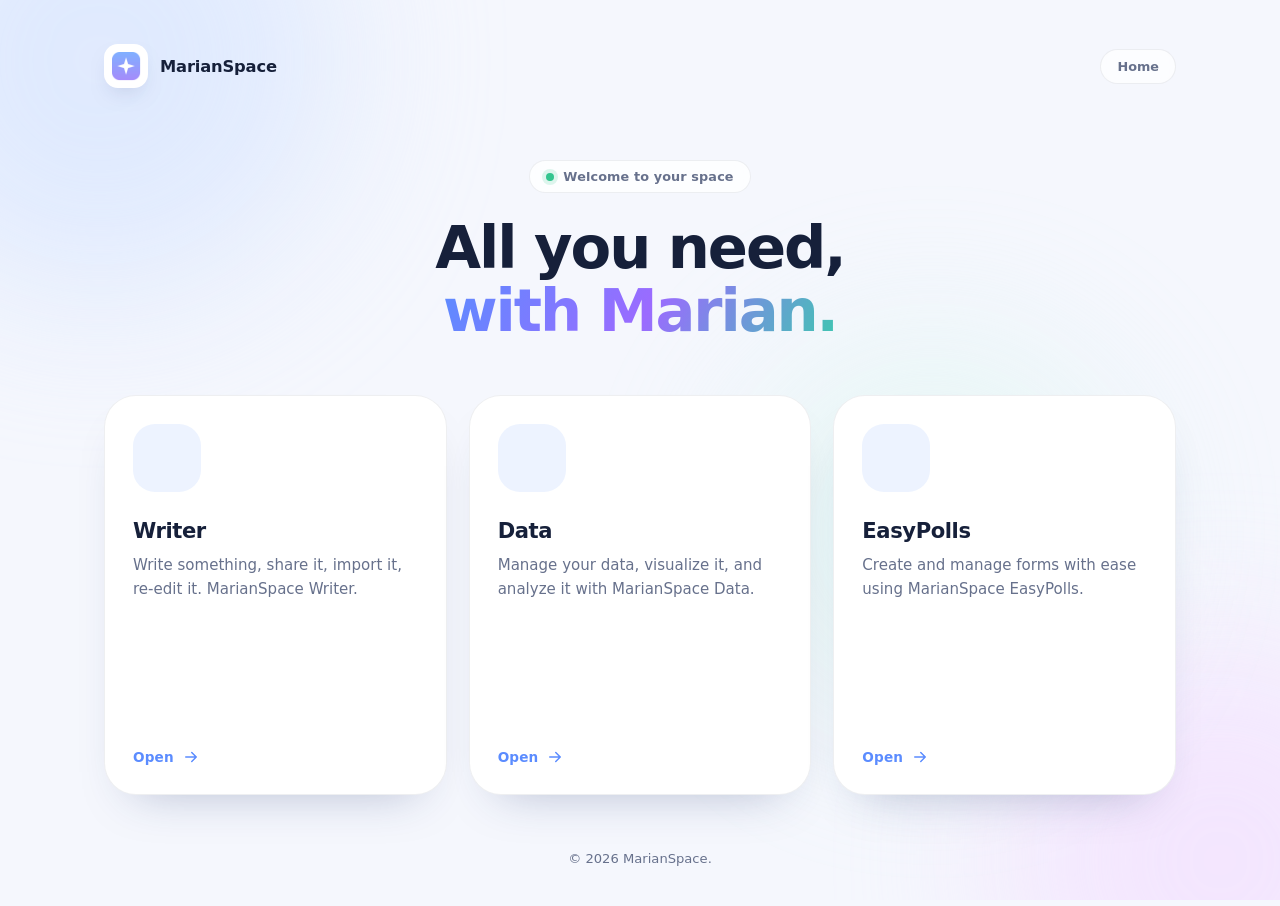
==== index.html @ cf714e7c "Add files via upload" ====
<!DOCTYPE html>
<html lang="en">
<head>
  <meta charset="UTF-8">
  <meta name="viewport" content="width=device-width, initial-scale=1.0">
  <meta name="description" content="MarianSpace ">
  <title>MarianSpace</title>

  <!-- Tout est dans ce seul fichier : aucun serveur, aucune dépendance. -->
  <link rel="icon" href="[data-uri]">

  <style>
    :root {
      --bg: #f5f7fd;
      --surface: #ffffff;
      --ink: #16203a;
      --muted: #67718c;
      --line: rgba(22, 32, 58, 0.07);
      --radius: 32px;
      --shadow: 0 24px 50px -30px rgba(35, 55, 110, 0.35);
      --logo: url("[data-uri]");
      --logowriter: url("logo.png");  
      --logodata: url("logo1.png");
      --logoeasypolls: url("logo2.png"); 
  }

    * {
      box-sizing: border-box;
    }

    html {
      -webkit-text-size-adjust: 100%;
    }

    body {
      margin: 0;
      min-height: 100vh;
      background: var(--bg);
      color: var(--ink);
      font-family: "Inter", system-ui, -apple-system, BlinkMacSystemFont, "Segoe UI",
        Roboto, "Helvetica Neue", Arial, sans-serif;
      -webkit-font-smoothing: antialiased;
      overflow-x: hidden;
    }

    /* Décor de fond */
    .bg {
      position: fixed;
      inset: 0;
      z-index: -1;
      overflow: hidden;
      pointer-events: none;
    }

    .blob {
      position: absolute;
      border-radius: 50%;
      filter: blur(80px);
      opacity: 0.55;
    }

    .blob--1 {
      width: 480px;
      height: 480px;
      top: -180px;
      left: -140px;
      background: #cfe0ff;
    }

    .blob--2 {
      width: 440px;
      height: 440px;
      right: -160px;
      bottom: -180px;
      background: #f3d9ff;
    }

    .blob--3 {
      width: 380px;
      height: 380px;
      top: 38%;
      left: 58%;
      background: #d6f7ee;
      opacity: 0.45;
    }

    /* Mise en page */
    .page {
      width: min(1120px, 100%);
      margin: 0 auto;
      padding: 44px 24px 40px;
    }

    .topbar {
      display: flex;
      align-items: center;
      justify-content: space-between;
      gap: 16px;
      margin-bottom: 72px;
    }

    .brand {
      display: inline-flex;
      align-items: center;
      gap: 12px;
    }

    .brand__logo {
      width: 44px;
      height: 44px;
      border-radius: 14px;
      background-color: var(--surface);
      background-image: var(--logo);
      background-repeat: no-repeat;
      background-position: center;
      background-size: 30px 30px;
      box-shadow: 0 10px 24px -14px rgba(35, 55, 110, 0.5);
    }

    .brand__name {
      font-weight: 650;
      font-size: 1.02rem;
      letter-spacing: -0.01em;
    }

    .topbar__tag {
      padding: 9px 16px;
      border-radius: 999px;
      background: rgba(255, 255, 255, 0.7);
      border: 1px solid var(--line);
      color: var(--muted);
      font-size: 0.8rem;
      font-weight: 550;
      backdrop-filter: blur(8px);
    }

    /* En-tête */
    .hero {
      text-align: center;
      max-width: 720px;
      margin: 0 auto;
    }

    .hero__badge {
      display: inline-flex;
      align-items: center;
      gap: 9px;
      padding: 8px 16px;
      border-radius: 999px;
      background: rgba(255, 255, 255, 0.8);
      border: 1px solid var(--line);
      box-shadow: 0 12px 26px -22px rgba(35, 55, 110, 0.6);
      color: var(--muted);
      font-size: 0.8rem;
      font-weight: 550;
      letter-spacing: 0.01em;
      backdrop-filter: blur(8px);
    }

    .hero__dot {
      width: 8px;
      height: 8px;
      border-radius: 50%;
      background: #34c58f;
      box-shadow: 0 0 0 4px rgba(52, 197, 143, 0.16);
    }

    .hero h1 {
      margin: 24px 0 18px;
      font-size: clamp(2.3rem, 5.6vw, 3.7rem);
      line-height: 1.06;
      letter-spacing: -0.035em;
      font-weight: 720;
    }

    .hero__accent {
      background: linear-gradient(120deg, #5b8cff 0%, #9b6bff 52%, #3ec7b0 100%);
      -webkit-background-clip: text;
      background-clip: text;
      color: transparent;
    }

    .hero p {
      max-width: 46ch;
      margin: 0 auto;
      color: var(--muted);
      font-size: 1.02rem;
      line-height: 1.65;
    }

    /* Cartes */
    .cards {
      display: grid;
      grid-template-columns: repeat(3, minmax(0, 1fr));
      gap: 22px;
      margin-top: 52px;
    }

    .card {
      position: relative;
      display: flex;
      flex-direction: column;
      min-height: 400px;
      padding: 28px;
      border-radius: var(--radius);
      border: 1px solid var(--line);
      background: var(--surface);
      box-shadow: var(--shadow);
      color: inherit;
      text-decoration: none;
      overflow: hidden;
      isolation: isolate;
      transition: transform 0.35s cubic-bezier(0.2, 0.7, 0.3, 1),
        box-shadow 0.35s ease, border-color 0.35s ease;
      animation: rise 0.7s cubic-bezier(0.2, 0.7, 0.3, 1) backwards;
      animation-delay: calc(var(--i, 0) * 75ms);
    }

    @keyframes rise {
      from {
        opacity: 0;
        transform: translateY(22px);
      }
      to {
        opacity: 1;
        transform: translateY(0);
      }
    }

    /* Halo qui suit le curseur */
    .card::after {
      content: "";
      position: absolute;
      inset: 0;
      z-index: -1;
      border-radius: inherit;
      background: radial-gradient(
        260px circle at var(--mx, 50%) var(--my, 0%),
        color-mix(in srgb, var(--accent) 16%, transparent),
        transparent 70%
      );
      opacity: 0;
      transition: opacity 0.35s ease;
    }

    .card:hover {
      transform: translateY(-6px);
      border-color: color-mix(in srgb, var(--accent) 30%, transparent);
      box-shadow: 0 34px 60px -32px rgba(35, 55, 110, 0.45);
    }

    .card:hover::after {
      opacity: 1;
    }

    .card:active {
      transform: translateY(-2px) scale(0.995);
    }

    .card:focus-visible {
      outline: 3px solid color-mix(in srgb, var(--accent) 50%, white);
      outline-offset: 3px;
    }

    /* CARD ICONS */

    .card__icon_writer {
      width: 68px;
      height: 68px;
      margin-bottom: 26px;
      border-radius: 22px;
      background-color: var(--tint, #eef3ff);
      background-image: var(--logowriter);
      background-repeat: no-repeat;
      background-position: center;
      background-size: 40px 40px;
      transition: transform 0.35s cubic-bezier(0.2, 0.7, 0.3, 1);
    }

    .card:hover .card__icon_writer {
      transform: scale(1.06) rotate(-3deg);
    }

    .card__icon_data {
      width: 68px;
      height: 68px;
      margin-bottom: 26px;
      border-radius: 22px;
      background-color: var(--tint, #eef3ff);
      background-image: var(--logodata);
      background-repeat: no-repeat;
      background-position: center;
      background-size: 40px 40px;
      transition: transform 0.35s cubic-bezier(0.2, 0.7, 0.3, 1);
    }

    .card:hover .card__icon_data {
      transform: scale(1.06) rotate(-3deg);
    }

    .card__icon_easypolls {
      width: 68px;
      height: 68px;
      margin-bottom: 26px;
      border-radius: 22px;
      background-color: var(--tint, #eef3ff);
      background-image: var(--logoeasypolls);
      background-repeat: no-repeat;
      background-position: center;
      background-size: 40px 40px;
      transition: transform 0.35s cubic-bezier(0.2, 0.7, 0.3, 1);
    }

    .card:hover .card__icon_easypolls {
      transform: scale(1.06) rotate(-3deg);
    }

    /* FINISH */

    .card__title {
      margin: 0 0 10px;
      font-size: 1.32rem;
      font-weight: 650;
      letter-spacing: -0.02em;
    }

    .card__desc {
      margin: 0 0 26px;
      color: var(--muted);
      font-size: 0.94rem;
      line-height: 1.62;
    }

    .card__cta {
      display: inline-flex;
      align-items: center;
      gap: 8px;
      margin-top: auto;
      color: var(--accent);
      font-size: 0.85rem;
      font-weight: 650;
      letter-spacing: 0.01em;
    }

    .card__cta svg {
      transition: transform 0.35s cubic-bezier(0.2, 0.7, 0.3, 1);
    }

    .card:hover .card__cta svg {
      transform: translateX(4px);
    }

    /* Effet d'onde au clic */
    .ripple {
      position: absolute;
      z-index: -1;
      border-radius: 50%;
      background: var(--accent);
      opacity: 0.18;
      transform: scale(0);
      pointer-events: none;
      animation: ripple 0.65s ease-out forwards;
    }

    @keyframes ripple {
      to {
        transform: scale(1);
        opacity: 0;
      }
    }

    /* Pied de page */
    .footer {
      margin-top: 56px;
      text-align: center;
    }

    .footer p {
      margin: 0;
      color: var(--muted);
      font-size: 0.82rem;
    }

    /* Responsive */
    @media (max-width: 900px) {
      .cards {
        grid-template-columns: repeat(2, minmax(0, 1fr));
      }

      .topbar {
        margin-bottom: 56px;
      }
    }

    @media (max-width: 600px) {
      .page {
        padding: 32px 18px 32px;
      }

      .topbar {
        margin-bottom: 44px;
      }

      .topbar__tag {
        display: none;
      }

      .cards {
        grid-template-columns: 1fr;
        gap: 16px;
        margin-top: 36px;
      }

      .card {
        min-height: 300px;
        padding: 24px;
        border-radius: 26px;
      }

      .hero h1 {
        font-size: clamp(2rem, 9vw, 2.6rem);
      }

      .hero p {
        font-size: 0.96rem;
      }
    }

    @media (prefers-reduced-motion: reduce) {
      *,
      *::before,
      *::after {
        animation-duration: 0.001ms !important;
        animation-delay: 0ms !important;
        transition-duration: 0.001ms !important;
      }
    }
  </style>
</head>
<body>
  <div class="bg" aria-hidden="true">
    <span class="blob blob--1"></span>
    <span class="blob blob--2"></span>
    <span class="blob blob--3"></span>
  </div>

  <div class="page">
    <header class="topbar">
      <div class="brand">
        <span class="brand__logo" aria-hidden="true"></span>
        <span class="brand__name">MarianSpace</span>
      </div>
      <span class="topbar__tag">Home</span>
    </header>

    <main>
      <section class="hero">
        <span class="hero__badge">
          <span class="hero__dot" aria-hidden="true"></span>
          Welcome to your space
        </span>
        <h1>All you need,<br><span class="hero__accent">with Marian.</span></h1>
      </section>

      <section class="cards" aria-label="MarianSpace">
        <!-- Writer -->
        <a class="card" href="writer/index.html"
           style="--accent: #5b8cff; --tint: #edf3ff; --i: 0;">
          <span class="card__icon_writer" aria-hidden="true"></span>
          <h2 class="card__title">Writer</h2>
          <p class="card__desc">Write something, share it, import it, re-edit it. MarianSpace Writer.</p>
          <span class="card__cta">
            Open
            <svg viewBox="0 0 24 24" width="18" height="18" aria-hidden="true">
              <path d="M5 12h14M13 6l6 6-6 6" fill="none" stroke="currentColor"
                    stroke-width="2" stroke-linecap="round" stroke-linejoin="round"/>
            </svg>
          </span>
        </a>

        <!-- Data -->
        <a class="card" href="data/index.html"
           style="--accent: #5b8cff; --tint: #edf3ff; --i: 1;">
          <span class="card__icon_data" aria-hidden="true"></span>
          <h2 class="card__title">Data</h2>
          <p class="card__desc">Manage your data, visualize it, and analyze it with MarianSpace Data.</p>
          <span class="card__cta">
            Open
            <svg viewBox="0 0 24 24" width="18" height="18" aria-hidden="true">
              <path d="M5 12h14M13 6l6 6-6 6" fill="none" stroke="currentColor"
                    stroke-width="2" stroke-linecap="round" stroke-linejoin="round"/>
            </svg>
          </span>
        </a>

        <!-- EasyPolls -->
        <a class="card" href="easy-polls/index.html"
           style="--accent: #5b8cff; --tint: #edf3ff; --i: 2;">
          <span class="card__icon_easypolls" aria-hidden="true"></span>
          <h2 class="card__title">EasyPolls</h2>
          <p class="card__desc">Create and manage forms with ease using MarianSpace EasyPolls.</p>
          <span class="card__cta">
            Open
            <svg viewBox="0 0 24 24" width="18" height="18" aria-hidden="true">
              <path d="M5 12h14M13 6l6 6-6 6" fill="none" stroke="currentColor"
                    stroke-width="2" stroke-linecap="round" stroke-linejoin="round"/>
            </svg>
          </span>
        </a>
      </section>
    </main>

    <footer class="footer">
      <p>© <span id="year">2026</span> MarianSpace.</p>
    </footer>
  </div>

  <script>
    (function () {
      "use strict";

      var cards = document.querySelectorAll(".card");

      function createRipple(card, x, y) {
        var rect = card.getBoundingClientRect();
        var size = Math.max(rect.width, rect.height);
        var ripple = document.createElement("span");

        ripple.className = "ripple";
        ripple.style.width = size + "px";
        ripple.style.height = size + "px";
        ripple.style.left = x - size / 2 + "px";
        ripple.style.top = y - size / 2 + "px";

        card.appendChild(ripple);
        ripple.addEventListener("animationend", function () {
          ripple.remove();
        });
      }

      cards.forEach(function (card) {
        // Halo lumineux qui suit le curseur.
        card.addEventListener("mousemove", function (event) {
          var rect = card.getBoundingClientRect();
          card.style.setProperty("--mx", event.clientX - rect.left + "px");
          card.style.setProperty("--my", event.clientY - rect.top + "px");
        });

        // Clic sur une carte : direction Google.
        card.addEventListener("click", function (event) {
          // Nouvel onglet via Ctrl/Cmd/Shift : on laisse le navigateur faire.
          if (
            event.metaKey ||
            event.ctrlKey ||
            event.shiftKey ||
            event.altKey ||
            event.button !== 0
          ) {
            return;
          }

          event.preventDefault();

          var rect = card.getBoundingClientRect();
          var isKeyboard = event.detail === 0;
          var x = isKeyboard ? rect.width / 2 : event.clientX - rect.left;
          var y = isKeyboard ? rect.height / 2 : event.clientY - rect.top;

          createRipple(card, x, y);

          var url = card.dataset.url || card.getAttribute("href");
          if (url) {
            window.setTimeout(function () {
              window.location.href = url;
            }, 150);
          }
        });
      });

      var year = document.getElementById("year");
      if (year) {
        year.textContent = new Date().getFullYear();
      }
    })();
  </script>
</body>
</html>
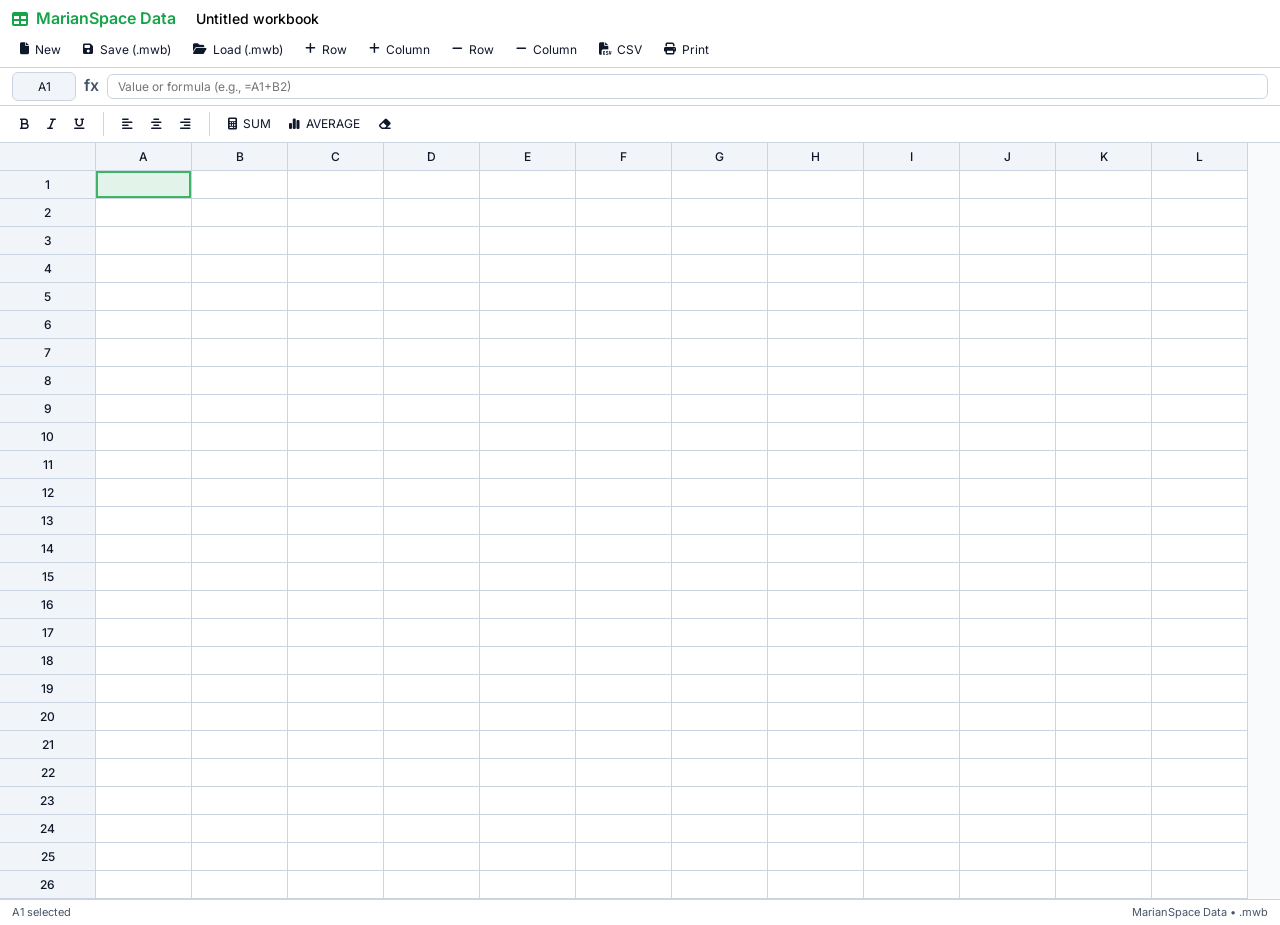
==== commit 8c3e554c: "Add files via upload" ====
--- a/index.html
+++ b/index.html
@@ -1,587 +1,99 @@
 <!DOCTYPE html>
 <html lang="en">
 <head>
-  <meta charset="UTF-8">
-  <meta name="viewport" content="width=device-width, initial-scale=1.0">
-  <meta name="description" content="MarianSpace ">
-  <title>MarianSpace</title>
-
-  <!-- Tout est dans ce seul fichier : aucun serveur, aucune dépendance. -->
-  <link rel="icon" href="[data-uri]">
-
-  <style>
-    :root {
-      --bg: #f5f7fd;
-      --surface: #ffffff;
-      --ink: #16203a;
-      --muted: #67718c;
-      --line: rgba(22, 32, 58, 0.07);
-      --radius: 32px;
-      --shadow: 0 24px 50px -30px rgba(35, 55, 110, 0.35);
-      --logo: url("[data-uri]");
-      --logowriter: url("logo.png");  
-      --logodata: url("logo1.png");
-      --logoeasypolls: url("logo2.png"); 
-  }
-
-    * {
-      box-sizing: border-box;
-    }
-
-    html {
-      -webkit-text-size-adjust: 100%;
-    }
-
-    body {
-      margin: 0;
-      min-height: 100vh;
-      background: var(--bg);
-      color: var(--ink);
-      font-family: "Inter", system-ui, -apple-system, BlinkMacSystemFont, "Segoe UI",
-        Roboto, "Helvetica Neue", Arial, sans-serif;
-      -webkit-font-smoothing: antialiased;
-      overflow-x: hidden;
-    }
-
-    /* Décor de fond */
-    .bg {
-      position: fixed;
-      inset: 0;
-      z-index: -1;
-      overflow: hidden;
-      pointer-events: none;
-    }
-
-    .blob {
-      position: absolute;
-      border-radius: 50%;
-      filter: blur(80px);
-      opacity: 0.55;
-    }
-
-    .blob--1 {
-      width: 480px;
-      height: 480px;
-      top: -180px;
-      left: -140px;
-      background: #cfe0ff;
-    }
-
-    .blob--2 {
-      width: 440px;
-      height: 440px;
-      right: -160px;
-      bottom: -180px;
-      background: #f3d9ff;
-    }
-
-    .blob--3 {
-      width: 380px;
-      height: 380px;
-      top: 38%;
-      left: 58%;
-      background: #d6f7ee;
-      opacity: 0.45;
-    }
-
-    /* Mise en page */
-    .page {
-      width: min(1120px, 100%);
-      margin: 0 auto;
-      padding: 44px 24px 40px;
-    }
-
-    .topbar {
-      display: flex;
-      align-items: center;
-      justify-content: space-between;
-      gap: 16px;
-      margin-bottom: 72px;
-    }
-
-    .brand {
-      display: inline-flex;
-      align-items: center;
-      gap: 12px;
-    }
-
-    .brand__logo {
-      width: 44px;
-      height: 44px;
-      border-radius: 14px;
-      background-color: var(--surface);
-      background-image: var(--logo);
-      background-repeat: no-repeat;
-      background-position: center;
-      background-size: 30px 30px;
-      box-shadow: 0 10px 24px -14px rgba(35, 55, 110, 0.5);
-    }
-
-    .brand__name {
-      font-weight: 650;
-      font-size: 1.02rem;
-      letter-spacing: -0.01em;
-    }
-
-    .topbar__tag {
-      padding: 9px 16px;
-      border-radius: 999px;
-      background: rgba(255, 255, 255, 0.7);
-      border: 1px solid var(--line);
-      color: var(--muted);
-      font-size: 0.8rem;
-      font-weight: 550;
-      backdrop-filter: blur(8px);
-    }
-
-    /* En-tête */
-    .hero {
-      text-align: center;
-      max-width: 720px;
-      margin: 0 auto;
-    }
-
-    .hero__badge {
-      display: inline-flex;
-      align-items: center;
-      gap: 9px;
-      padding: 8px 16px;
-      border-radius: 999px;
-      background: rgba(255, 255, 255, 0.8);
-      border: 1px solid var(--line);
-      box-shadow: 0 12px 26px -22px rgba(35, 55, 110, 0.6);
-      color: var(--muted);
-      font-size: 0.8rem;
-      font-weight: 550;
-      letter-spacing: 0.01em;
-      backdrop-filter: blur(8px);
-    }
-
-    .hero__dot {
-      width: 8px;
-      height: 8px;
-      border-radius: 50%;
-      background: #34c58f;
-      box-shadow: 0 0 0 4px rgba(52, 197, 143, 0.16);
-    }
-
-    .hero h1 {
-      margin: 24px 0 18px;
-      font-size: clamp(2.3rem, 5.6vw, 3.7rem);
-      line-height: 1.06;
-      letter-spacing: -0.035em;
-      font-weight: 720;
-    }
-
-    .hero__accent {
-      background: linear-gradient(120deg, #5b8cff 0%, #9b6bff 52%, #3ec7b0 100%);
-      -webkit-background-clip: text;
-      background-clip: text;
-      color: transparent;
-    }
-
-    .hero p {
-      max-width: 46ch;
-      margin: 0 auto;
-      color: var(--muted);
-      font-size: 1.02rem;
-      line-height: 1.65;
-    }
-
-    /* Cartes */
-    .cards {
-      display: grid;
-      grid-template-columns: repeat(3, minmax(0, 1fr));
-      gap: 22px;
-      margin-top: 52px;
-    }
-
-    .card {
-      position: relative;
-      display: flex;
-      flex-direction: column;
-      min-height: 400px;
-      padding: 28px;
-      border-radius: var(--radius);
-      border: 1px solid var(--line);
-      background: var(--surface);
-      box-shadow: var(--shadow);
-      color: inherit;
-      text-decoration: none;
-      overflow: hidden;
-      isolation: isolate;
-      transition: transform 0.35s cubic-bezier(0.2, 0.7, 0.3, 1),
-        box-shadow 0.35s ease, border-color 0.35s ease;
-      animation: rise 0.7s cubic-bezier(0.2, 0.7, 0.3, 1) backwards;
-      animation-delay: calc(var(--i, 0) * 75ms);
-    }
-
-    @keyframes rise {
-      from {
-        opacity: 0;
-        transform: translateY(22px);
-      }
-      to {
-        opacity: 1;
-        transform: translateY(0);
-      }
-    }
-
-    /* Halo qui suit le curseur */
-    .card::after {
-      content: "";
-      position: absolute;
-      inset: 0;
-      z-index: -1;
-      border-radius: inherit;
-      background: radial-gradient(
-        260px circle at var(--mx, 50%) var(--my, 0%),
-        color-mix(in srgb, var(--accent) 16%, transparent),
-        transparent 70%
-      );
-      opacity: 0;
-      transition: opacity 0.35s ease;
-    }
-
-    .card:hover {
-      transform: translateY(-6px);
-      border-color: color-mix(in srgb, var(--accent) 30%, transparent);
-      box-shadow: 0 34px 60px -32px rgba(35, 55, 110, 0.45);
-    }
-
-    .card:hover::after {
-      opacity: 1;
-    }
-
-    .card:active {
-      transform: translateY(-2px) scale(0.995);
-    }
-
-    .card:focus-visible {
-      outline: 3px solid color-mix(in srgb, var(--accent) 50%, white);
-      outline-offset: 3px;
-    }
-
-    /* CARD ICONS */
-
-    .card__icon_writer {
-      width: 68px;
-      height: 68px;
-      margin-bottom: 26px;
-      border-radius: 22px;
-      background-color: var(--tint, #eef3ff);
-      background-image: var(--logowriter);
-      background-repeat: no-repeat;
-      background-position: center;
-      background-size: 40px 40px;
-      transition: transform 0.35s cubic-bezier(0.2, 0.7, 0.3, 1);
-    }
-
-    .card:hover .card__icon_writer {
-      transform: scale(1.06) rotate(-3deg);
-    }
-
-    .card__icon_data {
-      width: 68px;
-      height: 68px;
-      margin-bottom: 26px;
-      border-radius: 22px;
-      background-color: var(--tint, #eef3ff);
-      background-image: var(--logodata);
-      background-repeat: no-repeat;
-      background-position: center;
-      background-size: 40px 40px;
-      transition: transform 0.35s cubic-bezier(0.2, 0.7, 0.3, 1);
-    }
-
-    .card:hover .card__icon_data {
-      transform: scale(1.06) rotate(-3deg);
-    }
-
-    .card__icon_easypolls {
-      width: 68px;
-      height: 68px;
-      margin-bottom: 26px;
-      border-radius: 22px;
-      background-color: var(--tint, #eef3ff);
-      background-image: var(--logoeasypolls);
-      background-repeat: no-repeat;
-      background-position: center;
-      background-size: 40px 40px;
-      transition: transform 0.35s cubic-bezier(0.2, 0.7, 0.3, 1);
-    }
-
-    .card:hover .card__icon_easypolls {
-      transform: scale(1.06) rotate(-3deg);
-    }
-
-    /* FINISH */
-
-    .card__title {
-      margin: 0 0 10px;
-      font-size: 1.32rem;
-      font-weight: 650;
-      letter-spacing: -0.02em;
-    }
-
-    .card__desc {
-      margin: 0 0 26px;
-      color: var(--muted);
-      font-size: 0.94rem;
-      line-height: 1.62;
-    }
-
-    .card__cta {
-      display: inline-flex;
-      align-items: center;
-      gap: 8px;
-      margin-top: auto;
-      color: var(--accent);
-      font-size: 0.85rem;
-      font-weight: 650;
-      letter-spacing: 0.01em;
-    }
-
-    .card__cta svg {
-      transition: transform 0.35s cubic-bezier(0.2, 0.7, 0.3, 1);
-    }
-
-    .card:hover .card__cta svg {
-      transform: translateX(4px);
-    }
-
-    /* Effet d'onde au clic */
-    .ripple {
-      position: absolute;
-      z-index: -1;
-      border-radius: 50%;
-      background: var(--accent);
-      opacity: 0.18;
-      transform: scale(0);
-      pointer-events: none;
-      animation: ripple 0.65s ease-out forwards;
-    }
-
-    @keyframes ripple {
-      to {
-        transform: scale(1);
-        opacity: 0;
-      }
-    }
-
-    /* Pied de page */
-    .footer {
-      margin-top: 56px;
-      text-align: center;
-    }
-
-    .footer p {
-      margin: 0;
-      color: var(--muted);
-      font-size: 0.82rem;
-    }
-
-    /* Responsive */
-    @media (max-width: 900px) {
-      .cards {
-        grid-template-columns: repeat(2, minmax(0, 1fr));
-      }
-
-      .topbar {
-        margin-bottom: 56px;
-      }
-    }
-
-    @media (max-width: 600px) {
-      .page {
-        padding: 32px 18px 32px;
-      }
-
-      .topbar {
-        margin-bottom: 44px;
-      }
-
-      .topbar__tag {
-        display: none;
-      }
-
-      .cards {
-        grid-template-columns: 1fr;
-        gap: 16px;
-        margin-top: 36px;
-      }
-
-      .card {
-        min-height: 300px;
-        padding: 24px;
-        border-radius: 26px;
-      }
-
-      .hero h1 {
-        font-size: clamp(2rem, 9vw, 2.6rem);
-      }
-
-      .hero p {
-        font-size: 0.96rem;
-      }
-    }
-
-    @media (prefers-reduced-motion: reduce) {
-      *,
-      *::before,
-      *::after {
-        animation-duration: 0.001ms !important;
-        animation-delay: 0ms !important;
-        transition-duration: 0.001ms !important;
-      }
-    }
-  </style>
+    <meta charset="UTF-8">
+    <meta name="viewport" content="width=device-width, initial-scale=1.0">
+    <title>MarianSpace Data</title>
+    <link rel="preconnect" href="https://fonts.googleapis.com">
+    <link rel="preconnect" href="https://fonts.gstatic.com" crossorigin>
+    <link href="https://fonts.googleapis.com/css2?family=Inter:wght@400;500;600&display=swap" rel="stylesheet">
+    <link rel="stylesheet" href="https://cdnjs.cloudflare.com/ajax/libs/font-awesome/6.5.0/css/all.min.css">
+    <link rel="stylesheet" href="style.css">
 </head>
 <body>
-  <div class="bg" aria-hidden="true">
-    <span class="blob blob--1"></span>
-    <span class="blob blob--2"></span>
-    <span class="blob blob--3"></span>
-  </div>
-
-  <div class="page">
-    <header class="topbar">
-      <div class="brand">
-        <span class="brand__logo" aria-hidden="true"></span>
-        <span class="brand__name">MarianSpace</span>
-      </div>
-      <span class="topbar__tag">Home</span>
+    <header class="app-header">
+        <div class="header-top">
+            <div class="brand">
+                <i class="fa-solid fa-table"></i>
+                <span>MarianSpace Data</span>
+            </div>
+            <input type="text" id="workbookName" class="workbook-name" value="Untitled workbook" spellcheck="false">
+        </div>
+        <div class="header-actions">
+            <button class="btn" id="newBtn" title="New workbook">
+                <i class="fa-solid fa-file"></i> New
+            </button>
+            <button class="btn" id="saveMwbBtn" title="Save as .mwb">
+                <i class="fa-solid fa-floppy-disk"></i> Save (.mwb)
+            </button>
+            <button class="btn" id="loadMwbBtn" title="Load a .mwb file">
+                <i class="fa-solid fa-folder-open"></i> Load (.mwb)
+            </button>
+            <input type="file" id="mwbInput" accept=".mwb,application/json" hidden>
+            <button class="btn" id="addRowBtn" title="Add row">
+                <i class="fa-solid fa-plus"></i> Row
+            </button>
+            <button class="btn" id="addColBtn" title="Add column">
+                <i class="fa-solid fa-plus"></i> Column
+            </button>
+            <button class="btn" id="delRowBtn" title="Delete last row">
+                <i class="fa-solid fa-minus"></i> Row
+            </button>
+            <button class="btn" id="delColBtn" title="Delete last column">
+                <i class="fa-solid fa-minus"></i> Column
+            </button>
+            <button class="btn" id="exportCsvBtn" title="Export to CSV">
+                <i class="fa-solid fa-file-csv"></i> CSV
+            </button>
+            <button class="btn" id="printBtn" title="Print">
+                <i class="fa-solid fa-print"></i> Print
+            </button>
+        </div>
     </header>
 
-    <main>
-      <section class="hero">
-        <span class="hero__badge">
-          <span class="hero__dot" aria-hidden="true"></span>
-          Welcome to your space
-        </span>
-        <h1>All you need,<br><span class="hero__accent">with Marian.</span></h1>
-      </section>
+    <div class="formula-bar">
+        <div class="name-box" id="nameBox">A1</div>
+        <div class="fx-label">fx</div>
+        <input type="text" id="formulaInput" class="formula-input" spellcheck="false" placeholder="Value or formula (e.g., =A1+B2)">
+    </div>
 
-      <section class="cards" aria-label="MarianSpace">
-        <!-- Writer -->
-        <a class="card" href="writer/index.html"
-           style="--accent: #5b8cff; --tint: #edf3ff; --i: 0;">
-          <span class="card__icon_writer" aria-hidden="true"></span>
-          <h2 class="card__title">Writer</h2>
-          <p class="card__desc">Write something, share it, import it, re-edit it. MarianSpace Writer.</p>
-          <span class="card__cta">
-            Open
-            <svg viewBox="0 0 24 24" width="18" height="18" aria-hidden="true">
-              <path d="M5 12h14M13 6l6 6-6 6" fill="none" stroke="currentColor"
-                    stroke-width="2" stroke-linecap="round" stroke-linejoin="round"/>
-            </svg>
-          </span>
-        </a>
+    <div class="toolbar">
+        <div class="toolbar-group">
+            <button class="tool-btn" id="boldBtn" title="Bold"><i class="fa-solid fa-bold"></i></button>
+            <button class="tool-btn" id="italicBtn" title="Italic"><i class="fa-solid fa-italic"></i></button>
+            <button class="tool-btn" id="underlineBtn" title="Underline"><i class="fa-solid fa-underline"></i></button>
+        </div>
+        <div class="toolbar-separator"></div>
+        <div class="toolbar-group">
+            <button class="tool-btn" data-align="left" title="Align left"><i class="fa-solid fa-align-left"></i></button>
+            <button class="tool-btn" data-align="center" title="Align center"><i class="fa-solid fa-align-center"></i></button>
+            <button class="tool-btn" data-align="right" title="Align right"><i class="fa-solid fa-align-right"></i></button>
+        </div>
+        <div class="toolbar-separator"></div>
+        <div class="toolbar-group">
+            <button class="tool-btn" id="sumBtn" title="Sum of selection"><i class="fa-solid fa-calculator"></i> SUM</button>
+            <button class="tool-btn" id="avgBtn" title="Average of selection"><i class="fa-solid fa-chart-simple"></i> AVERAGE</button>
+            <button class="tool-btn" id="clearFmtBtn" title="Clear formatting"><i class="fa-solid fa-eraser"></i></button>
+        </div>
+    </div>
 
-        <!-- Data -->
-        <a class="card" href="data/index.html"
-           style="--accent: #5b8cff; --tint: #edf3ff; --i: 1;">
-          <span class="card__icon_data" aria-hidden="true"></span>
-          <h2 class="card__title">Data</h2>
-          <p class="card__desc">Manage your data, visualize it, and analyze it with MarianSpace Data.</p>
-          <span class="card__cta">
-            Open
-            <svg viewBox="0 0 24 24" width="18" height="18" aria-hidden="true">
-              <path d="M5 12h14M13 6l6 6-6 6" fill="none" stroke="currentColor"
-                    stroke-width="2" stroke-linecap="round" stroke-linejoin="round"/>
-            </svg>
-          </span>
-        </a>
-
-        <!-- EasyPolls -->
-        <a class="card" href="easy-polls/index.html"
-           style="--accent: #5b8cff; --tint: #edf3ff; --i: 2;">
-          <span class="card__icon_easypolls" aria-hidden="true"></span>
-          <h2 class="card__title">EasyPolls</h2>
-          <p class="card__desc">Create and manage forms with ease using MarianSpace EasyPolls.</p>
-          <span class="card__cta">
-            Open
-            <svg viewBox="0 0 24 24" width="18" height="18" aria-hidden="true">
-              <path d="M5 12h14M13 6l6 6-6 6" fill="none" stroke="currentColor"
-                    stroke-width="2" stroke-linecap="round" stroke-linejoin="round"/>
-            </svg>
-          </span>
-        </a>
-      </section>
+    <main class="sheet-container">
+        <div class="sheet-wrapper">
+            <table class="sheet" id="sheet"></table>
+        </div>
     </main>
 
-    <footer class="footer">
-      <p>© <span id="year">2026</span> MarianSpace.</p>
+    <footer class="status-bar">
+        <div class="status-left">
+            <span id="selectionInfo">No selection</span>
+        </div>
+        <div class="status-right">
+            <span>MarianSpace Data • .mwb</span>
+        </div>
     </footer>
-  </div>
 
-  <script>
-    (function () {
-      "use strict";
+    <div id="toast" class="toast"></div>
 
-      var cards = document.querySelectorAll(".card");
-
-      function createRipple(card, x, y) {
-        var rect = card.getBoundingClientRect();
-        var size = Math.max(rect.width, rect.height);
-        var ripple = document.createElement("span");
-
-        ripple.className = "ripple";
-        ripple.style.width = size + "px";
-        ripple.style.height = size + "px";
-        ripple.style.left = x - size / 2 + "px";
-        ripple.style.top = y - size / 2 + "px";
-
-        card.appendChild(ripple);
-        ripple.addEventListener("animationend", function () {
-          ripple.remove();
-        });
-      }
-
-      cards.forEach(function (card) {
-        // Halo lumineux qui suit le curseur.
-        card.addEventListener("mousemove", function (event) {
-          var rect = card.getBoundingClientRect();
-          card.style.setProperty("--mx", event.clientX - rect.left + "px");
-          card.style.setProperty("--my", event.clientY - rect.top + "px");
-        });
-
-        // Clic sur une carte : direction Google.
-        card.addEventListener("click", function (event) {
-          // Nouvel onglet via Ctrl/Cmd/Shift : on laisse le navigateur faire.
-          if (
-            event.metaKey ||
-            event.ctrlKey ||
-            event.shiftKey ||
-            event.altKey ||
-            event.button !== 0
-          ) {
-            return;
-          }
-
-          event.preventDefault();
-
-          var rect = card.getBoundingClientRect();
-          var isKeyboard = event.detail === 0;
-          var x = isKeyboard ? rect.width / 2 : event.clientX - rect.left;
-          var y = isKeyboard ? rect.height / 2 : event.clientY - rect.top;
-
-          createRipple(card, x, y);
-
-          var url = card.dataset.url || card.getAttribute("href");
-          if (url) {
-            window.setTimeout(function () {
-              window.location.href = url;
-            }, 150);
-          }
-        });
-      });
-
-      var year = document.getElementById("year");
-      if (year) {
-        year.textContent = new Date().getFullYear();
-      }
-    })();
-  </script>
+    <script src="app.js"></script>
 </body>
 </html>
--- a/style.css
+++ b/style.css
@@ -0,0 +1,292 @@
+:root {
+    --bg: #f8fafc;
+    --surface: #ffffff;
+    --border: #cbd5e1;
+    --border-strong: #94a3b8;
+    --text-primary: #0f172a;
+    --text-secondary: #475569;
+    --accent: #16a34a;
+    --header: #f1f5f9;
+    --header-hover: #e2e8f0;
+    --selected: rgba(22, 163, 74, 0.12);
+    --selected-border: rgba(22, 163, 74, 0.8);
+    --hover: #f8fafc;
+    --shadow: 0 1px 2px rgba(15, 23, 42, 0.02), 0 1px 3px rgba(15, 23, 42, 0.01);
+}
+
+* {
+    margin: 0;
+    padding: 0;
+    box-sizing: border-box;
+    font-family: "Inter", system-ui, -apple-system, BlinkMacSystemFont, sans-serif;
+}
+
+body {
+    background: var(--bg);
+    color: var(--text-primary);
+    line-height: 1.6;
+    min-height: 100vh;
+    display: flex;
+    flex-direction: column;
+    overflow: hidden;
+}
+
+.app-header {
+    background: var(--surface);
+    border-bottom: 1px solid var(--border);
+    padding: 6px 12px 0;
+    display: flex;
+    flex-direction: column;
+    gap: 6px;
+}
+
+.header-top {
+    display: flex;
+    align-items: center;
+    gap: 12px;
+}
+
+.brand {
+    display: flex;
+    align-items: center;
+    gap: 8px;
+    color: var(--accent);
+    font-weight: 600;
+}
+
+.workbook-name {
+    border: none;
+    background: transparent;
+    font-size: 14px;
+    font-weight: 500;
+    padding: 4px 8px;
+    border-radius: 6px;
+    min-width: 220px;
+}
+
+.workbook-name:hover {
+    background: var(--hover);
+}
+
+.workbook-name:focus {
+    outline: none;
+    background: var(--hover);
+    box-shadow: inset 0 0 0 1px var(--accent);
+}
+
+.header-actions {
+    display: flex;
+    align-items: center;
+    gap: 6px;
+    flex-wrap: wrap;
+    padding-bottom: 6px;
+}
+
+.btn {
+    border: none;
+    background: transparent;
+    color: var(--text-primary);
+    display: flex;
+    align-items: center;
+    gap: 6px;
+    padding: 4px 8px;
+    border-radius: 6px;
+    font-size: 12px;
+    cursor: pointer;
+}
+
+.btn:hover {
+    background: var(--header-hover);
+}
+
+.formula-bar {
+    background: var(--surface);
+    border-bottom: 1px solid var(--border);
+    display: flex;
+    align-items: center;
+    gap: 8px;
+    padding: 4px 12px;
+}
+
+.name-box {
+    min-width: 64px;
+    text-align: center;
+    border: 1px solid var(--border);
+    border-radius: 6px;
+    padding: 4px 6px;
+    font-size: 12px;
+    background: var(--header);
+}
+
+.fx-label {
+    color: var(--text-secondary);
+    font-weight: 600;
+}
+
+.formula-input {
+    flex: 1;
+    border: 1px solid var(--border);
+    border-radius: 6px;
+    padding: 4px 10px;
+    font-size: 12px;
+}
+
+.formula-input:focus {
+    outline: none;
+    box-shadow: inset 0 0 0 1px var(--accent);
+}
+
+.toolbar {
+    background: var(--surface);
+    border-bottom: 1px solid var(--border);
+    display: flex;
+    align-items: center;
+    gap: 10px;
+    padding: 4px 12px;
+    flex-wrap: wrap;
+}
+
+.toolbar-group {
+    display: flex;
+    align-items: center;
+    gap: 2px;
+}
+
+.toolbar-separator {
+    width: 1px;
+    height: 24px;
+    background: var(--border);
+}
+
+.tool-btn {
+    border: none;
+    background: transparent;
+    color: var(--text-primary);
+    height: 28px;
+    padding: 0 8px;
+    display: flex;
+    align-items: center;
+    gap: 6px;
+    border-radius: 6px;
+    font-size: 12px;
+    cursor: pointer;
+}
+
+.tool-btn:hover {
+    background: var(--header-hover);
+}
+
+.tool-btn.active {
+    background: rgba(22, 163, 74, 0.16);
+    color: var(--accent);
+}
+
+.sheet-container {
+    flex: 1;
+    overflow: auto;
+    background: var(--bg);
+    padding: 0;
+}
+
+.sheet-wrapper {
+    min-width: max-content;
+}
+
+.sheet {
+    border-collapse: separate;
+    border-spacing: 0;
+    background: var(--surface);
+}
+
+.sheet th,
+.sheet td {
+    border-right: 1px solid var(--border);
+    border-bottom: 1px solid var(--border);
+    min-width: 96px;
+    height: 28px;
+    padding: 0 6px;
+    font-size: 12px;
+    text-align: left;
+    position: relative;
+    white-space: nowrap;
+}
+
+.sheet thead th {
+    background: var(--header);
+    text-align: center;
+    font-weight: 500;
+    position: sticky;
+    top: 0;
+    z-index: 2;
+}
+
+.sheet .row-header {
+    background: var(--header);
+    text-align: center;
+    font-weight: 500;
+    position: sticky;
+    left: 0;
+    z-index: 1;
+    min-width: 48px;
+}
+
+.sheet thead .corner {
+    position: sticky;
+    left: 0;
+    top: 0;
+    z-index: 3;
+}
+
+.sheet td[contenteditable="true"] {
+    outline: none;
+    cursor: text;
+}
+
+.sheet td.selected {
+    box-shadow: inset 0 0 0 2px var(--selected-border);
+    background: var(--selected);
+}
+
+.sheet td.bold { font-weight: 600; }
+.sheet td.italic { font-style: italic; }
+.sheet td.underline { text-decoration: underline; }
+.sheet td.align-center { text-align: center; }
+.sheet td.align-right { text-align: right; }
+
+.status-bar {
+    background: var(--surface);
+    border-top: 1px solid var(--border);
+    display: flex;
+    align-items: center;
+    justify-content: space-between;
+    padding: 4px 12px;
+    font-size: 11px;
+    color: var(--text-secondary);
+}
+
+.toast {
+    position: fixed;
+    bottom: 42px;
+    left: 50%;
+    transform: translateX(-50%);
+    background: rgba(15, 23, 42, 0.9);
+    color: #fff;
+    padding: 6px 14px;
+    border-radius: 999px;
+    font-size: 12px;
+    opacity: 0;
+    pointer-events: none;
+    transition: opacity 140ms ease, transform 140ms ease;
+}
+
+.toast.show {
+    opacity: 1;
+    transform: translateX(-50%) translateY(-4px);
+}
+
+@media print {
+    body { overflow: visible; }
+    .app-header, .formula-bar, .toolbar, .status-bar { display: none !important; }
+    .sheet-container { overflow: visible; }
+    .sheet { width: 100%; }
+}
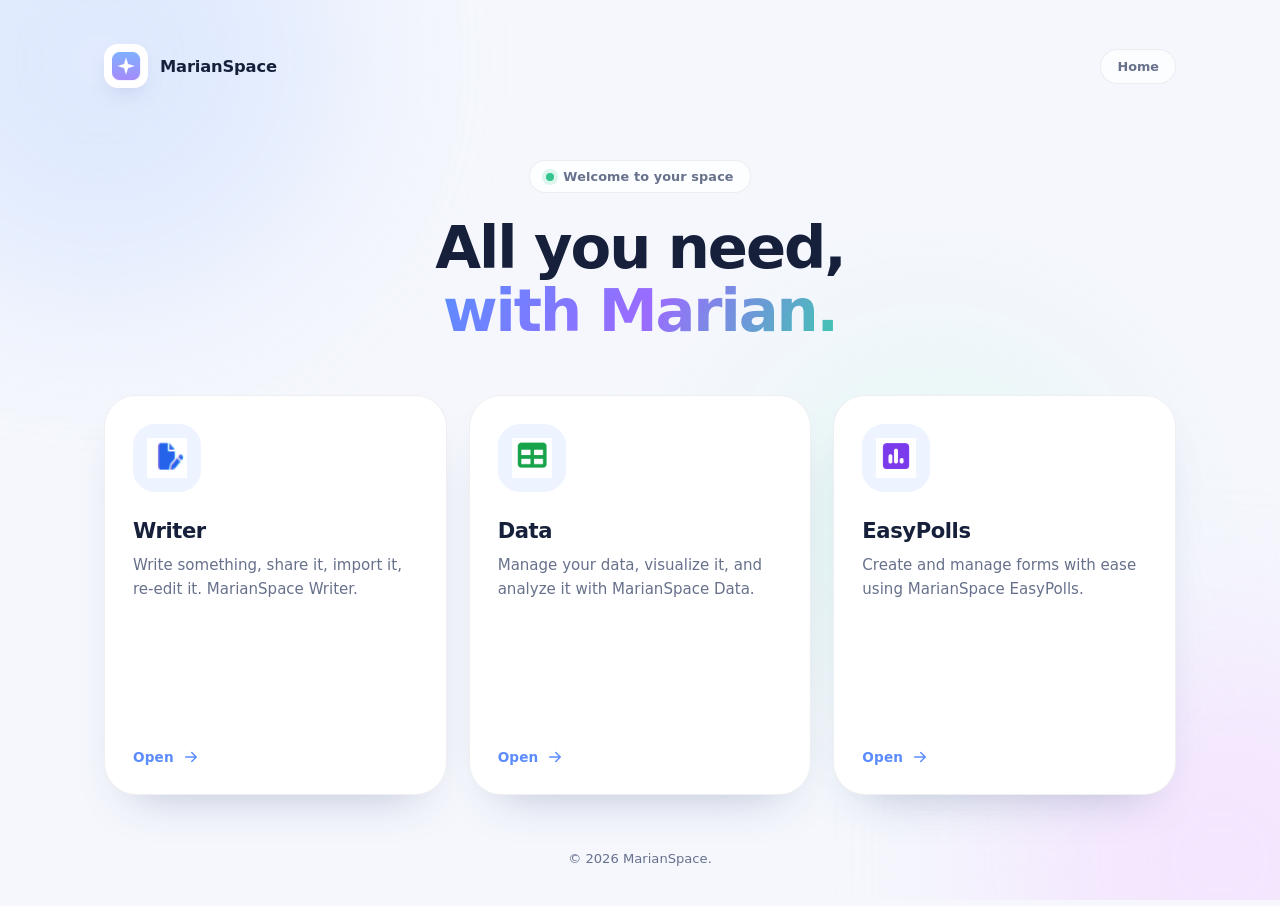
==== commit 6f655bc3: "Add files via upload" ====
--- a/index.html
+++ b/index.html
@@ -1,99 +1,587 @@
 <!DOCTYPE html>
 <html lang="en">
 <head>
-    <meta charset="UTF-8">
-    <meta name="viewport" content="width=device-width, initial-scale=1.0">
-    <title>MarianSpace Data</title>
-    <link rel="preconnect" href="https://fonts.googleapis.com">
-    <link rel="preconnect" href="https://fonts.gstatic.com" crossorigin>
-    <link href="https://fonts.googleapis.com/css2?family=Inter:wght@400;500;600&display=swap" rel="stylesheet">
-    <link rel="stylesheet" href="https://cdnjs.cloudflare.com/ajax/libs/font-awesome/6.5.0/css/all.min.css">
-    <link rel="stylesheet" href="style.css">
+  <meta charset="UTF-8">
+  <meta name="viewport" content="width=device-width, initial-scale=1.0">
+  <meta name="description" content="MarianSpace ">
+  <title>MarianSpace</title>
+
+  <!-- Tout est dans ce seul fichier : aucun serveur, aucune dépendance. -->
+  <link rel="icon" href="[data-uri]">
+
+  <style>
+    :root {
+      --bg: #f5f7fd;
+      --surface: #ffffff;
+      --ink: #16203a;
+      --muted: #67718c;
+      --line: rgba(22, 32, 58, 0.07);
+      --radius: 32px;
+      --shadow: 0 24px 50px -30px rgba(35, 55, 110, 0.35);
+      --logo: url("[data-uri]");
+      --logowriter: url("logo.png");  
+      --logodata: url("logo1.png");
+      --logoeasypolls: url("logo2.png"); 
+  }
+
+    * {
+      box-sizing: border-box;
+    }
+
+    html {
+      -webkit-text-size-adjust: 100%;
+    }
+
+    body {
+      margin: 0;
+      min-height: 100vh;
+      background: var(--bg);
+      color: var(--ink);
+      font-family: "Inter", system-ui, -apple-system, BlinkMacSystemFont, "Segoe UI",
+        Roboto, "Helvetica Neue", Arial, sans-serif;
+      -webkit-font-smoothing: antialiased;
+      overflow-x: hidden;
+    }
+
+    /* Décor de fond */
+    .bg {
+      position: fixed;
+      inset: 0;
+      z-index: -1;
+      overflow: hidden;
+      pointer-events: none;
+    }
+
+    .blob {
+      position: absolute;
+      border-radius: 50%;
+      filter: blur(80px);
+      opacity: 0.55;
+    }
+
+    .blob--1 {
+      width: 480px;
+      height: 480px;
+      top: -180px;
+      left: -140px;
+      background: #cfe0ff;
+    }
+
+    .blob--2 {
+      width: 440px;
+      height: 440px;
+      right: -160px;
+      bottom: -180px;
+      background: #f3d9ff;
+    }
+
+    .blob--3 {
+      width: 380px;
+      height: 380px;
+      top: 38%;
+      left: 58%;
+      background: #d6f7ee;
+      opacity: 0.45;
+    }
+
+    /* Mise en page */
+    .page {
+      width: min(1120px, 100%);
+      margin: 0 auto;
+      padding: 44px 24px 40px;
+    }
+
+    .topbar {
+      display: flex;
+      align-items: center;
+      justify-content: space-between;
+      gap: 16px;
+      margin-bottom: 72px;
+    }
+
+    .brand {
+      display: inline-flex;
+      align-items: center;
+      gap: 12px;
+    }
+
+    .brand__logo {
+      width: 44px;
+      height: 44px;
+      border-radius: 14px;
+      background-color: var(--surface);
+      background-image: var(--logo);
+      background-repeat: no-repeat;
+      background-position: center;
+      background-size: 30px 30px;
+      box-shadow: 0 10px 24px -14px rgba(35, 55, 110, 0.5);
+    }
+
+    .brand__name {
+      font-weight: 650;
+      font-size: 1.02rem;
+      letter-spacing: -0.01em;
+    }
+
+    .topbar__tag {
+      padding: 9px 16px;
+      border-radius: 999px;
+      background: rgba(255, 255, 255, 0.7);
+      border: 1px solid var(--line);
+      color: var(--muted);
+      font-size: 0.8rem;
+      font-weight: 550;
+      backdrop-filter: blur(8px);
+    }
+
+    /* En-tête */
+    .hero {
+      text-align: center;
+      max-width: 720px;
+      margin: 0 auto;
+    }
+
+    .hero__badge {
+      display: inline-flex;
+      align-items: center;
+      gap: 9px;
+      padding: 8px 16px;
+      border-radius: 999px;
+      background: rgba(255, 255, 255, 0.8);
+      border: 1px solid var(--line);
+      box-shadow: 0 12px 26px -22px rgba(35, 55, 110, 0.6);
+      color: var(--muted);
+      font-size: 0.8rem;
+      font-weight: 550;
+      letter-spacing: 0.01em;
+      backdrop-filter: blur(8px);
+    }
+
+    .hero__dot {
+      width: 8px;
+      height: 8px;
+      border-radius: 50%;
+      background: #34c58f;
+      box-shadow: 0 0 0 4px rgba(52, 197, 143, 0.16);
+    }
+
+    .hero h1 {
+      margin: 24px 0 18px;
+      font-size: clamp(2.3rem, 5.6vw, 3.7rem);
+      line-height: 1.06;
+      letter-spacing: -0.035em;
+      font-weight: 720;
+    }
+
+    .hero__accent {
+      background: linear-gradient(120deg, #5b8cff 0%, #9b6bff 52%, #3ec7b0 100%);
+      -webkit-background-clip: text;
+      background-clip: text;
+      color: transparent;
+    }
+
+    .hero p {
+      max-width: 46ch;
+      margin: 0 auto;
+      color: var(--muted);
+      font-size: 1.02rem;
+      line-height: 1.65;
+    }
+
+    /* Cartes */
+    .cards {
+      display: grid;
+      grid-template-columns: repeat(3, minmax(0, 1fr));
+      gap: 22px;
+      margin-top: 52px;
+    }
+
+    .card {
+      position: relative;
+      display: flex;
+      flex-direction: column;
+      min-height: 400px;
+      padding: 28px;
+      border-radius: var(--radius);
+      border: 1px solid var(--line);
+      background: var(--surface);
+      box-shadow: var(--shadow);
+      color: inherit;
+      text-decoration: none;
+      overflow: hidden;
+      isolation: isolate;
+      transition: transform 0.35s cubic-bezier(0.2, 0.7, 0.3, 1),
+        box-shadow 0.35s ease, border-color 0.35s ease;
+      animation: rise 0.7s cubic-bezier(0.2, 0.7, 0.3, 1) backwards;
+      animation-delay: calc(var(--i, 0) * 75ms);
+    }
+
+    @keyframes rise {
+      from {
+        opacity: 0;
+        transform: translateY(22px);
+      }
+      to {
+        opacity: 1;
+        transform: translateY(0);
+      }
+    }
+
+    /* Halo qui suit le curseur */
+    .card::after {
+      content: "";
+      position: absolute;
+      inset: 0;
+      z-index: -1;
+      border-radius: inherit;
+      background: radial-gradient(
+        260px circle at var(--mx, 50%) var(--my, 0%),
+        color-mix(in srgb, var(--accent) 16%, transparent),
+        transparent 70%
+      );
+      opacity: 0;
+      transition: opacity 0.35s ease;
+    }
+
+    .card:hover {
+      transform: translateY(-6px);
+      border-color: color-mix(in srgb, var(--accent) 30%, transparent);
+      box-shadow: 0 34px 60px -32px rgba(35, 55, 110, 0.45);
+    }
+
+    .card:hover::after {
+      opacity: 1;
+    }
+
+    .card:active {
+      transform: translateY(-2px) scale(0.995);
+    }
+
+    .card:focus-visible {
+      outline: 3px solid color-mix(in srgb, var(--accent) 50%, white);
+      outline-offset: 3px;
+    }
+
+    /* CARD ICONS */
+
+    .card__icon_writer {
+      width: 68px;
+      height: 68px;
+      margin-bottom: 26px;
+      border-radius: 22px;
+      background-color: var(--tint, #eef3ff);
+      background-image: var(--logowriter);
+      background-repeat: no-repeat;
+      background-position: center;
+      background-size: 40px 40px;
+      transition: transform 0.35s cubic-bezier(0.2, 0.7, 0.3, 1);
+    }
+
+    .card:hover .card__icon_writer {
+      transform: scale(1.06) rotate(-3deg);
+    }
+
+    .card__icon_data {
+      width: 68px;
+      height: 68px;
+      margin-bottom: 26px;
+      border-radius: 22px;
+      background-color: var(--tint, #eef3ff);
+      background-image: var(--logodata);
+      background-repeat: no-repeat;
+      background-position: center;
+      background-size: 40px 40px;
+      transition: transform 0.35s cubic-bezier(0.2, 0.7, 0.3, 1);
+    }
+
+    .card:hover .card__icon_data {
+      transform: scale(1.06) rotate(-3deg);
+    }
+
+    .card__icon_easypolls {
+      width: 68px;
+      height: 68px;
+      margin-bottom: 26px;
+      border-radius: 22px;
+      background-color: var(--tint, #eef3ff);
+      background-image: var(--logoeasypolls);
+      background-repeat: no-repeat;
+      background-position: center;
+      background-size: 40px 40px;
+      transition: transform 0.35s cubic-bezier(0.2, 0.7, 0.3, 1);
+    }
+
+    .card:hover .card__icon_easypolls {
+      transform: scale(1.06) rotate(-3deg);
+    }
+
+    /* FINISH */
+
+    .card__title {
+      margin: 0 0 10px;
+      font-size: 1.32rem;
+      font-weight: 650;
+      letter-spacing: -0.02em;
+    }
+
+    .card__desc {
+      margin: 0 0 26px;
+      color: var(--muted);
+      font-size: 0.94rem;
+      line-height: 1.62;
+    }
+
+    .card__cta {
+      display: inline-flex;
+      align-items: center;
+      gap: 8px;
+      margin-top: auto;
+      color: var(--accent);
+      font-size: 0.85rem;
+      font-weight: 650;
+      letter-spacing: 0.01em;
+    }
+
+    .card__cta svg {
+      transition: transform 0.35s cubic-bezier(0.2, 0.7, 0.3, 1);
+    }
+
+    .card:hover .card__cta svg {
+      transform: translateX(4px);
+    }
+
+    /* Effet d'onde au clic */
+    .ripple {
+      position: absolute;
+      z-index: -1;
+      border-radius: 50%;
+      background: var(--accent);
+      opacity: 0.18;
+      transform: scale(0);
+      pointer-events: none;
+      animation: ripple 0.65s ease-out forwards;
+    }
+
+    @keyframes ripple {
+      to {
+        transform: scale(1);
+        opacity: 0;
+      }
+    }
+
+    /* Pied de page */
+    .footer {
+      margin-top: 56px;
+      text-align: center;
+    }
+
+    .footer p {
+      margin: 0;
+      color: var(--muted);
+      font-size: 0.82rem;
+    }
+
+    /* Responsive */
+    @media (max-width: 900px) {
+      .cards {
+        grid-template-columns: repeat(2, minmax(0, 1fr));
+      }
+
+      .topbar {
+        margin-bottom: 56px;
+      }
+    }
+
+    @media (max-width: 600px) {
+      .page {
+        padding: 32px 18px 32px;
+      }
+
+      .topbar {
+        margin-bottom: 44px;
+      }
+
+      .topbar__tag {
+        display: none;
+      }
+
+      .cards {
+        grid-template-columns: 1fr;
+        gap: 16px;
+        margin-top: 36px;
+      }
+
+      .card {
+        min-height: 300px;
+        padding: 24px;
+        border-radius: 26px;
+      }
+
+      .hero h1 {
+        font-size: clamp(2rem, 9vw, 2.6rem);
+      }
+
+      .hero p {
+        font-size: 0.96rem;
+      }
+    }
+
+    @media (prefers-reduced-motion: reduce) {
+      *,
+      *::before,
+      *::after {
+        animation-duration: 0.001ms !important;
+        animation-delay: 0ms !important;
+        transition-duration: 0.001ms !important;
+      }
+    }
+  </style>
 </head>
 <body>
-    <header class="app-header">
-        <div class="header-top">
-            <div class="brand">
-                <i class="fa-solid fa-table"></i>
-                <span>MarianSpace Data</span>
-            </div>
-            <input type="text" id="workbookName" class="workbook-name" value="Untitled workbook" spellcheck="false">
-        </div>
-        <div class="header-actions">
-            <button class="btn" id="newBtn" title="New workbook">
-                <i class="fa-solid fa-file"></i> New
-            </button>
-            <button class="btn" id="saveMwbBtn" title="Save as .mwb">
-                <i class="fa-solid fa-floppy-disk"></i> Save (.mwb)
-            </button>
-            <button class="btn" id="loadMwbBtn" title="Load a .mwb file">
-                <i class="fa-solid fa-folder-open"></i> Load (.mwb)
-            </button>
-            <input type="file" id="mwbInput" accept=".mwb,application/json" hidden>
-            <button class="btn" id="addRowBtn" title="Add row">
-                <i class="fa-solid fa-plus"></i> Row
-            </button>
-            <button class="btn" id="addColBtn" title="Add column">
-                <i class="fa-solid fa-plus"></i> Column
-            </button>
-            <button class="btn" id="delRowBtn" title="Delete last row">
-                <i class="fa-solid fa-minus"></i> Row
-            </button>
-            <button class="btn" id="delColBtn" title="Delete last column">
-                <i class="fa-solid fa-minus"></i> Column
-            </button>
-            <button class="btn" id="exportCsvBtn" title="Export to CSV">
-                <i class="fa-solid fa-file-csv"></i> CSV
-            </button>
-            <button class="btn" id="printBtn" title="Print">
-                <i class="fa-solid fa-print"></i> Print
-            </button>
-        </div>
+  <div class="bg" aria-hidden="true">
+    <span class="blob blob--1"></span>
+    <span class="blob blob--2"></span>
+    <span class="blob blob--3"></span>
+  </div>
+
+  <div class="page">
+    <header class="topbar">
+      <div class="brand">
+        <span class="brand__logo" aria-hidden="true"></span>
+        <span class="brand__name">MarianSpace</span>
+      </div>
+      <span class="topbar__tag">Home</span>
     </header>
 
-    <div class="formula-bar">
-        <div class="name-box" id="nameBox">A1</div>
-        <div class="fx-label">fx</div>
-        <input type="text" id="formulaInput" class="formula-input" spellcheck="false" placeholder="Value or formula (e.g., =A1+B2)">
-    </div>
-
-    <div class="toolbar">
-        <div class="toolbar-group">
-            <button class="tool-btn" id="boldBtn" title="Bold"><i class="fa-solid fa-bold"></i></button>
-            <button class="tool-btn" id="italicBtn" title="Italic"><i class="fa-solid fa-italic"></i></button>
-            <button class="tool-btn" id="underlineBtn" title="Underline"><i class="fa-solid fa-underline"></i></button>
-        </div>
-        <div class="toolbar-separator"></div>
-        <div class="toolbar-group">
-            <button class="tool-btn" data-align="left" title="Align left"><i class="fa-solid fa-align-left"></i></button>
-            <button class="tool-btn" data-align="center" title="Align center"><i class="fa-solid fa-align-center"></i></button>
-            <button class="tool-btn" data-align="right" title="Align right"><i class="fa-solid fa-align-right"></i></button>
-        </div>
-        <div class="toolbar-separator"></div>
-        <div class="toolbar-group">
-            <button class="tool-btn" id="sumBtn" title="Sum of selection"><i class="fa-solid fa-calculator"></i> SUM</button>
-            <button class="tool-btn" id="avgBtn" title="Average of selection"><i class="fa-solid fa-chart-simple"></i> AVERAGE</button>
-            <button class="tool-btn" id="clearFmtBtn" title="Clear formatting"><i class="fa-solid fa-eraser"></i></button>
-        </div>
-    </div>
-
-    <main class="sheet-container">
-        <div class="sheet-wrapper">
-            <table class="sheet" id="sheet"></table>
-        </div>
+    <main>
+      <section class="hero">
+        <span class="hero__badge">
+          <span class="hero__dot" aria-hidden="true"></span>
+          Welcome to your space
+        </span>
+        <h1>All you need,<br><span class="hero__accent">with Marian.</span></h1>
+      </section>
+
+      <section class="cards" aria-label="MarianSpace">
+        <!-- Writer -->
+        <a class="card" href="writer/index.html"
+           style="--accent: #5b8cff; --tint: #edf3ff; --i: 0;">
+          <span class="card__icon_writer" aria-hidden="true"></span>
+          <h2 class="card__title">Writer</h2>
+          <p class="card__desc">Write something, share it, import it, re-edit it. MarianSpace Writer.</p>
+          <span class="card__cta">
+            Open
+            <svg viewBox="0 0 24 24" width="18" height="18" aria-hidden="true">
+              <path d="M5 12h14M13 6l6 6-6 6" fill="none" stroke="currentColor"
+                    stroke-width="2" stroke-linecap="round" stroke-linejoin="round"/>
+            </svg>
+          </span>
+        </a>
+
+        <!-- Data -->
+        <a class="card" href="data/index.html"
+           style="--accent: #5b8cff; --tint: #edf3ff; --i: 1;">
+          <span class="card__icon_data" aria-hidden="true"></span>
+          <h2 class="card__title">Data</h2>
+          <p class="card__desc">Manage your data, visualize it, and analyze it with MarianSpace Data.</p>
+          <span class="card__cta">
+            Open
+            <svg viewBox="0 0 24 24" width="18" height="18" aria-hidden="true">
+              <path d="M5 12h14M13 6l6 6-6 6" fill="none" stroke="currentColor"
+                    stroke-width="2" stroke-linecap="round" stroke-linejoin="round"/>
+            </svg>
+          </span>
+        </a>
+
+        <!-- EasyPolls -->
+        <a class="card" href="easy-polls/index.html"
+           style="--accent: #5b8cff; --tint: #edf3ff; --i: 2;">
+          <span class="card__icon_easypolls" aria-hidden="true"></span>
+          <h2 class="card__title">EasyPolls</h2>
+          <p class="card__desc">Create and manage forms with ease using MarianSpace EasyPolls.</p>
+          <span class="card__cta">
+            Open
+            <svg viewBox="0 0 24 24" width="18" height="18" aria-hidden="true">
+              <path d="M5 12h14M13 6l6 6-6 6" fill="none" stroke="currentColor"
+                    stroke-width="2" stroke-linecap="round" stroke-linejoin="round"/>
+            </svg>
+          </span>
+        </a>
+      </section>
     </main>
 
-    <footer class="status-bar">
-        <div class="status-left">
-            <span id="selectionInfo">No selection</span>
-        </div>
-        <div class="status-right">
-            <span>MarianSpace Data • .mwb</span>
-        </div>
+    <footer class="footer">
+      <p>© <span id="year">2026</span> MarianSpace.</p>
     </footer>
-
-    <div id="toast" class="toast"></div>
-
-    <script src="app.js"></script>
+  </div>
+
+  <script>
+    (function () {
+      "use strict";
+
+      var cards = document.querySelectorAll(".card");
+
+      function createRipple(card, x, y) {
+        var rect = card.getBoundingClientRect();
+        var size = Math.max(rect.width, rect.height);
+        var ripple = document.createElement("span");
+
+        ripple.className = "ripple";
+        ripple.style.width = size + "px";
+        ripple.style.height = size + "px";
+        ripple.style.left = x - size / 2 + "px";
+        ripple.style.top = y - size / 2 + "px";
+
+        card.appendChild(ripple);
+        ripple.addEventListener("animationend", function () {
+          ripple.remove();
+        });
+      }
+
+      cards.forEach(function (card) {
+        // Halo lumineux qui suit le curseur.
+        card.addEventListener("mousemove", function (event) {
+          var rect = card.getBoundingClientRect();
+          card.style.setProperty("--mx", event.clientX - rect.left + "px");
+          card.style.setProperty("--my", event.clientY - rect.top + "px");
+        });
+
+        // Clic sur une carte : direction Google.
+        card.addEventListener("click", function (event) {
+          // Nouvel onglet via Ctrl/Cmd/Shift : on laisse le navigateur faire.
+          if (
+            event.metaKey ||
+            event.ctrlKey ||
+            event.shiftKey ||
+            event.altKey ||
+            event.button !== 0
+          ) {
+            return;
+          }
+
+          event.preventDefault();
+
+          var rect = card.getBoundingClientRect();
+          var isKeyboard = event.detail === 0;
+          var x = isKeyboard ? rect.width / 2 : event.clientX - rect.left;
+          var y = isKeyboard ? rect.height / 2 : event.clientY - rect.top;
+
+          createRipple(card, x, y);
+
+          var url = card.dataset.url || card.getAttribute("href");
+          if (url) {
+            window.setTimeout(function () {
+              window.location.href = url;
+            }, 150);
+          }
+        });
+      });
+
+      var year = document.getElementById("year");
+      if (year) {
+        year.textContent = new Date().getFullYear();
+      }
+    })();
+  </script>
 </body>
 </html>
